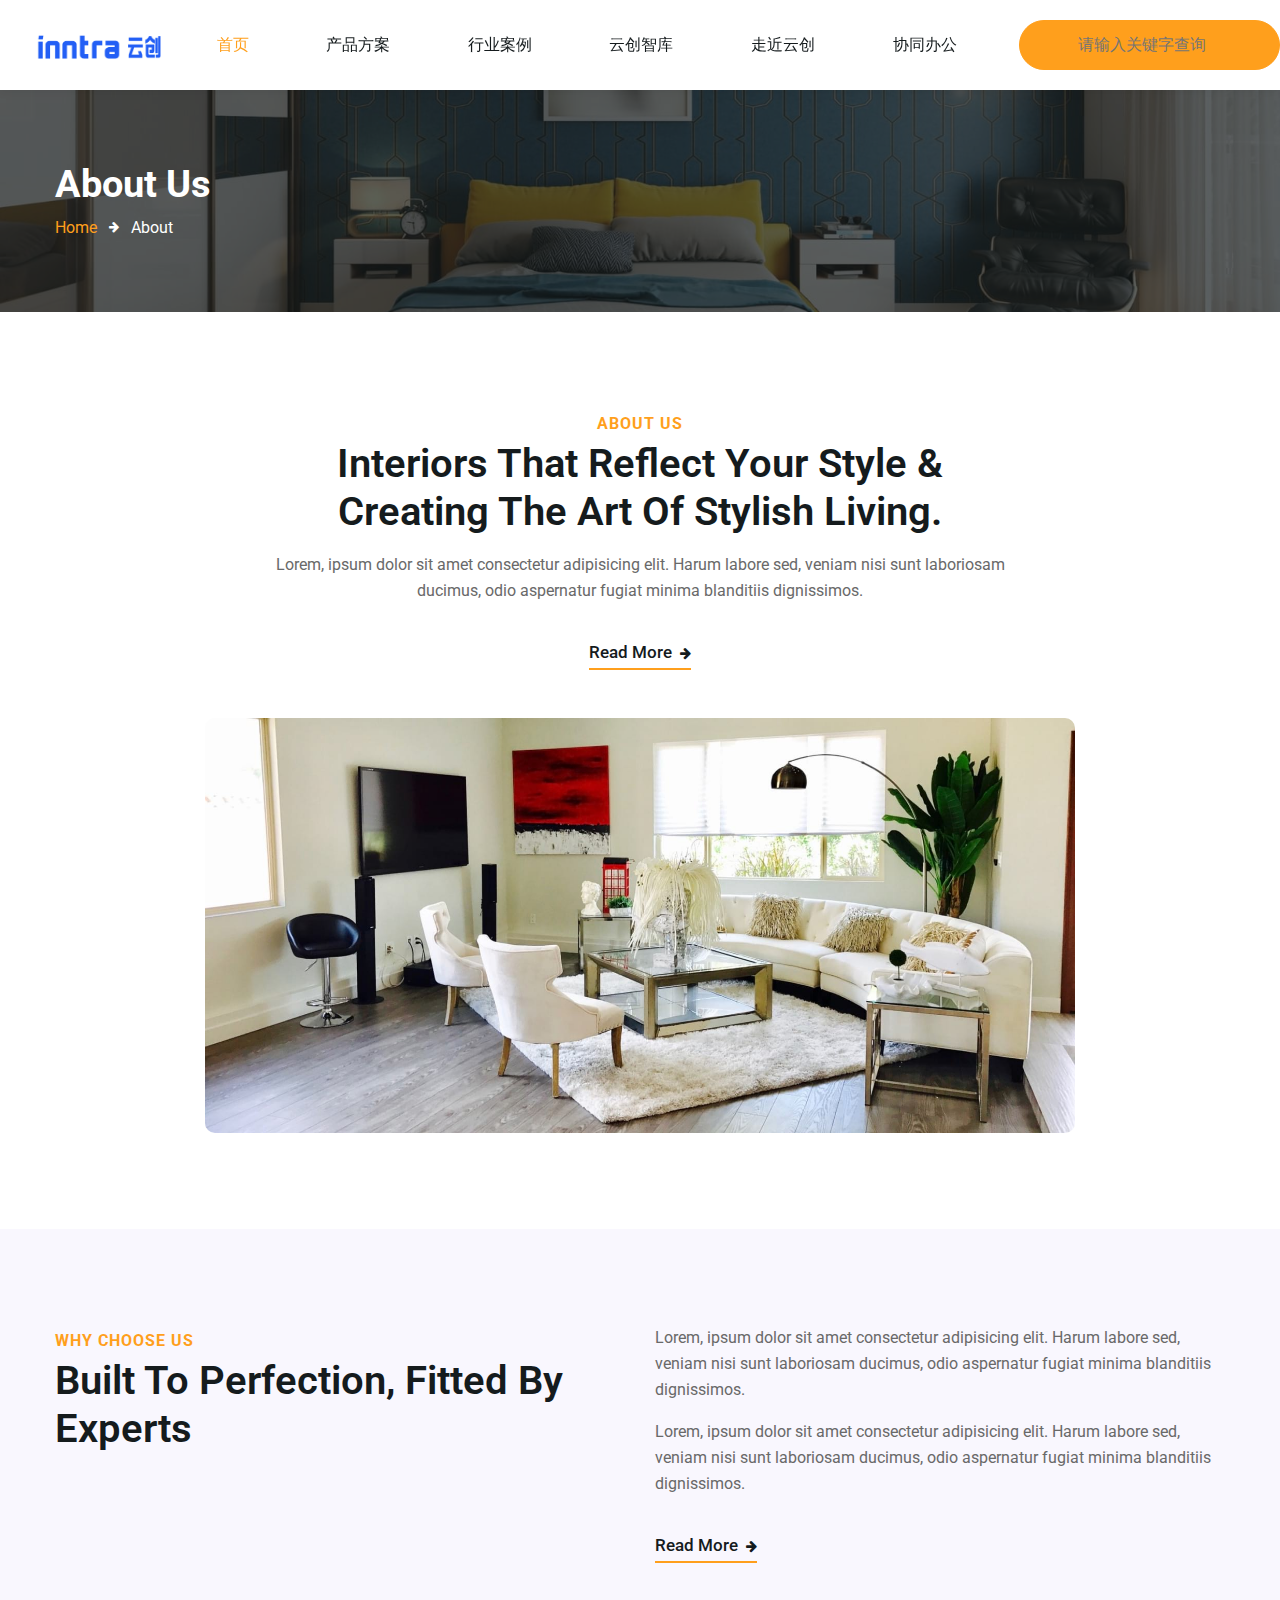
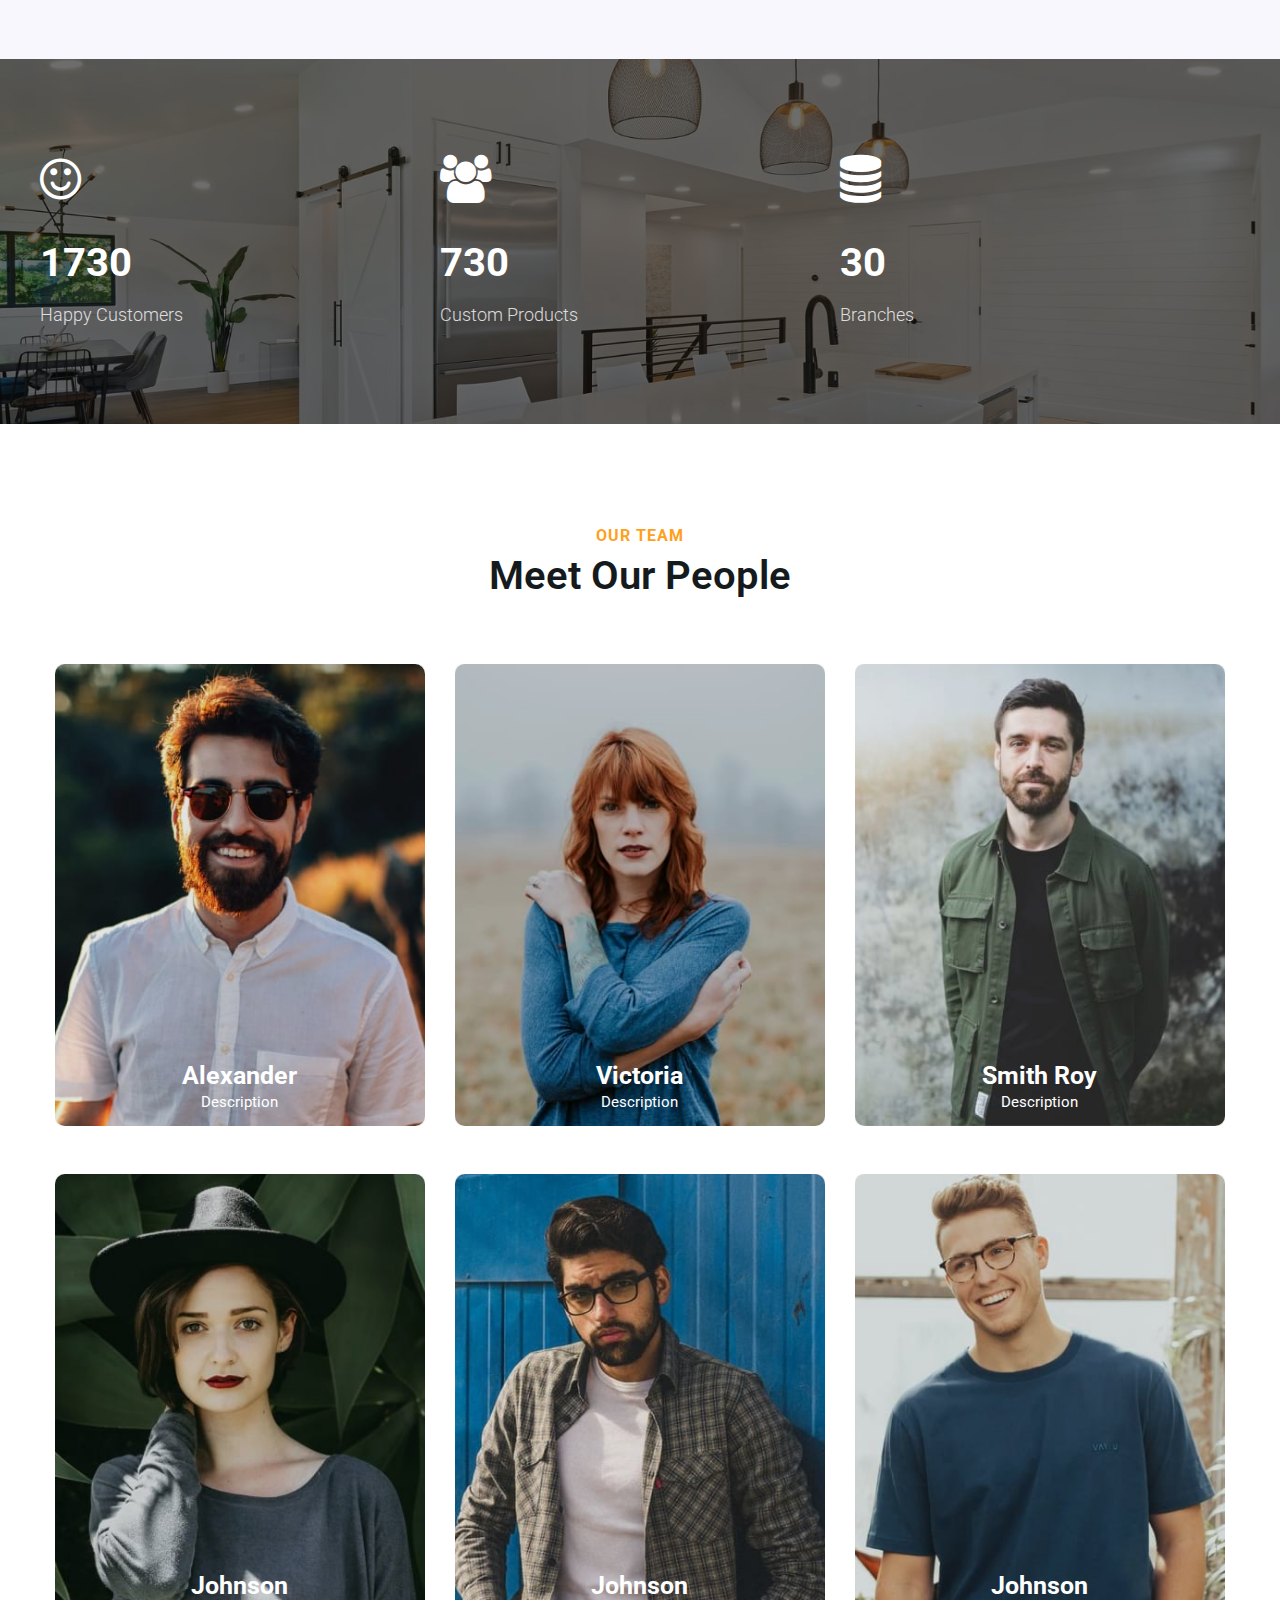
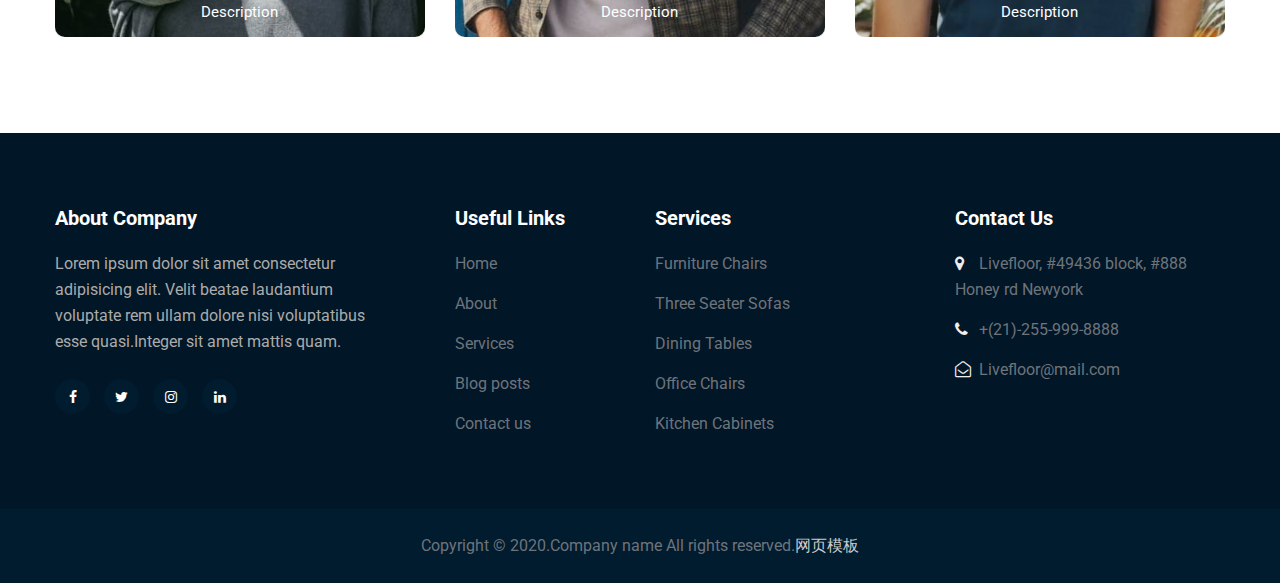
==== about.html @ 8aefcbb1 "网站首页修改，头部导航栏以及轮播图信息" ====
<!doctype html>
<html lang="zxx">

<head>
  <!-- Required meta tags -->
  <meta charset="utf-8">
  <meta name="viewport" content="width=device-width, initial-scale=1, shrink-to-fit=no">
  <title>About</title>
  <!-- google fonts -->
  <link href="http://fonts.googleapis.com/css2?family=Roboto:wght@100;300;400;500;700&display=swap" rel="stylesheet">
  <!-- google fonts -->
  <!-- Template CSS -->
  <link rel="stylesheet" href="assets/css/style-starter.css">
  <!-- Template CSS -->
</head>

<body>
  <!--header-->
  <header id="site-header" class="fixed-top">
    <div class="container" style="margin-left: 0.9375rem;max-width: 87.5rem;">
    	 <!-- <div class="container"> -->
      <nav class="navbar navbar-expand-lg stroke" style="width: ;">
    	  
      <a class="navbar-brand" href="#index.html">
          <img src="assets/images/inntra_logo.png" alt="云创" title="云创" style="height:35px;" />
      </a> 
        <button class="navbar-toggler  collapsed bg-gradient" type="button" data-toggle="collapse"
          data-target="#navbarTogglerDemo02" aria-controls="navbarTogglerDemo02" aria-expanded="false"
          aria-label="Toggle navigation">
          <span class="navbar-toggler-icon fa icon-expand fa-bars"></span>
          <span class="navbar-toggler-icon fa icon-close fa-times"></span>
          </span>
        </button>
    
        <div class="collapse navbar-collapse" id="navbarTogglerDemo02" style="max-width: 70rem;">
          <ul class="navbar-nav mr-auto">
            <li class="nav-item active menu" style="margin-left: 2.5rem;margin-right: 1.8rem;">
              <a class="nav-link" href="index.html">首页 <span class="sr-only">(current)</span></a>
            </li>
            <li class="nav-item menu" style="margin-left: 1.8rem;margin-right: 1.8rem;">
              <a class="nav-link" href="about.html">产品方案</a>
    		  
    		  <div class="navbar-expand-lg navbar-nav" style="display: none;position: absolute;width: 100%;background-color: white;">
    		  	<ul style="width: 100%;">
    		  		<li class="nav-item" style="width: 100%;"><a href="#" class="nav-link">云创链</a></li>
    		  		<li class="nav-item" style="width: 100%;"style="width: 100%;"><a href="#" class="nav-link">云创云</a></li>
    		  		<li class="nav-item" style="width: 100%;"><a href="#" class="nav-link">云创智</a></li>
    				<li class="nav-item" style="width: 100%;"><a href="#" class="nav-link">市场活动</a></li>
    		  	</ul>
    		  </div>
            </li>
            <li class="nav-item menu" style="margin-left: 1.8rem;margin-right: 1.8rem;">
              <a class="nav-link" href="services.html">行业案例</a>
    		  
    		  <div class="navbar-expand-lg navbar-nav" style="display: none;position: absolute;width: 100%;background-color: white;">
    		  	<ul style="width: 100%;">
    		  		<li class="nav-item" ><a href="#" class="nav-link">数字政企</a></li>
    		  		<li class="nav-item" ><a href="#" class="nav-link">数字生态</a></li>
    		  		<li class="nav-item" ><a href="#" class="nav-link">数字农业</a></li>
    				<li class="nav-item" ><a href="#" class="nav-link">数字能源</a></li>
    				<li class="nav-item" ><a href="#" class="nav-link">数字医疗</a></li>
    				<li class="nav-item" ><a href="#" class="nav-link">数字城市</a></li>
    		  	</ul>
    		  </div>
            </li>
            <li class="nav-item menu" style="margin-left: 1.8rem;margin-right: 1.8rem;">
              <a class="nav-link" href="contact.html">云创智库</a>
    		  
    		  <div class="navbar-expand-lg navbar-nav" style="display: none;position: absolute;width: 100%;background-color: white;">
    		  	<ul style="width: 100%;">
    		  		<li class="nav-item" ><a href="#" class="nav-link">创新平台</a></li>
    		  		<li class="nav-item" ><a href="#" class="nav-link">视频中心</a></li>
    		  		<li class="nav-item" ><a href="#" class="nav-link">文档中心</a></li>
    		  	</ul>
    		  </div>
            </li>
    		<li class="nav-item menu" style="margin-left: 1.8rem;margin-right: 1.8rem;">
              <a class="nav-link" href="contact.html">走近云创</a>
    		  
    		  <div class="navbar-expand-lg navbar-nav" style="display: none;position: absolute;width: 100%;background-color: white;">
    		  	<ul style="width: 100%;">
    		  		<li class="nav-item" ><a href="#" class="nav-link">云创动态</a></li>
    		  		<li class="nav-item" ><a href="#" class="nav-link">公司简介</a></li>
    		  		<li class="nav-item" ><a href="#" class="nav-link">资质荣誉</a></li>
    				<li class="nav-item" ><a href="#" class="nav-link">联系我们</a></li>
    				<li class="nav-item" ><a href="#" class="nav-link">加入云创</a></li>
    		  	</ul>
    		  </div>
            </li>
    		<li class="nav-item menu" style="margin-left: 1.8rem;">
              <a class="nav-link" href="contact.html">协同办公</a>
    		  
    		  <div class="navbar-expand-lg navbar-nav" style="display: none;position: absolute;width: 100%;background-color: white;">
    		  	<ul style="width: 100%;">
    		  		<li class="nav-item" ><a href="#" class="nav-link">服务支持</a></li>
    		  		<li class="nav-item" ><a href="#" class="nav-link">知识文档</a></li>
    		  		<li class="nav-item" ><a href="#" class="nav-link"> Demo演示</a></li>
    		  	</ul>
    		  </div>
            </li>
    
          </ul>
        </div>
        <div class="d-lg-block d-none">
    		<input style="padding-left: 1.25rem;" name="keyword" class="btn btn-style btn-secondary" placeholder="请输入关键字查询" id="searchkey" />
          <!-- <a href="contact.html" class="btn btn-style btn-secondary">Get Free Estimate</a> -->
        </div>
        <!-- toggle switch for light and dark theme -->
        <div class="mobile-position"><!-- 
          <nav class="navigation">
            <div class="theme-switch-wrapper">
              <label class="theme-switch" for="checkbox">
                <input type="checkbox" id="checkbox">
                <div class="mode-container">
                  <i class="gg-sun"></i>
                  <i class="gg-moon"></i>
                </div>
              </label>
            </div>
          </nav>
        </div> -->
        <!-- //toggle switch for light and dark theme -->
      </nav>
    </div>
  </header>
  <!-- //header -->
  <!-- about breadcrumb -->
  <section class="w3l-about-breadcrumb text-left">
    <div class="breadcrumb-bg breadcrumb-bg-about py-sm-5 py-4">
      <div class="container py-2">
        <h2 class="title">About Us</h2>
        <ul class="breadcrumbs-custom-path mt-2">
          <li><a href="#url">Home</a></li>
          <li class="active"><span class="fa fa-arrow-right mx-2" aria-hidden="true"></span> About </li>
        </ul>
      </div>
    </div>
  </section>
  <!-- //about breadcrumb -->
  <!-- /about-6-->
  <section class="w3l-cta4 py-5">
      <div class="container py-lg-5">
        <div class="ab-section text-center">
          <h6 class="sub-title">About Us</h6>
          <h3 class="hny-title">Interiors that reflect your style & Creating the art of stylish living.</h3>
          <p class="py-3">Lorem, ipsum dolor sit amet consectetur adipisicing elit. Harum labore sed, veniam nisi sunt laboriosam ducimus, odio
            aspernatur fugiat minima blanditiis dignissimos.</p>
            <a href="#read" class="read">Read more <span class="fa fa-arrow-right ml-1" aria-hidden="true"></span></a>
        </div>
        <div class="row mt-5">
          <div class="col-md-9 mx-auto">
            <img src="assets/images/banner5.jpg" class="img-fluid" alt="">
          </div>
        </div>
      </div>
  </section>
  <!-- //about-6-->
   <!-- /content-6-->
   <section class="w3l-content-6 py-5" id="why">
    <div class="container py-lg-5">
      <div class="row">
        <div class="col-lg-6 content-6-left pr-lg-5">
          <h6 class="sub-title">Why Choose Us</h6>
          <h3 class="hny-title">Built to perfection,
            fitted by experts</h3>
        </div>
        <div class="col-lg-6 content-6-right mt-lg-0 mt-4">
          <p class="mb-3">Lorem, ipsum dolor sit amet consectetur adipisicing elit. Harum labore sed, veniam nisi sunt laboriosam ducimus, odio
            aspernatur fugiat minima blanditiis dignissimos.</p>
            <p class="mb-3">Lorem, ipsum dolor sit amet consectetur adipisicing elit. Harum labore sed, veniam nisi sunt laboriosam ducimus, odio
              aspernatur fugiat minima blanditiis dignissimos.</p>
              <a href="#read" class="read">Read more <span class="fa fa-arrow-right ml-1" aria-hidden="true"></span></a>
        </div>
      </div>
    </div>
</section>
<!-- //content-6-->
  <!-- stats -->
  <section class="w3l-statshny py-5" id="stats">
    <div class="container py-lg-5 py-md-4">
      <div class="w3-stats-inner-info">
        <div class="row">
          <div class="col-lg-4 col-6 stats_info counter_grid text-left">
            <span class="fa fa-smile-o"></span>
            <p class="counter">1730</p>
            <h4>Happy Customers</h4>
          </div>
          <div class="col-lg-4 col-6 stats_info counter_grid1 text-left">
            <span class="fa fa-users"></span>
            <p class="counter">730</p>
            <h4>Custom Products</h4>
          </div>
          <div class="col-lg-4 col-6 stats_info counter_grid mt-lg-0 mt-5 text-left">
            <span class="fa fa-database"></span>
            <p class="counter">30</p>
            <h4>branches</h4>
          </div>
        </div>
      </div>
    </div>
  </section>
  <!-- //stats -->
  <!-- team -->
  <section class="w3l-team" id="team">
    <div class="team-block py-5">
      <div class="container py-lg-5">
        <div class="title-content text-center mb-lg-3 mb-4">
          <h6 class="sub-title">Our team</h6>
          <h3 class="hny-title">Meet our people</h3>
        </div>
        <div class="row">
          <div class="col-lg-4 col-6 mt-lg-5 mt-4">
            <div class="box16">
              <a href="#url"><img src="assets/images/team1.jpg" alt="" class="img-fluid" /></a>
              <div class="box-content">
                <h3 class="title"><a href="#url">Alexander</a></h3>
                <span class="post">Description</span>
                <ul class="social">
                  <li>
                    <a href="#" class="facebook">
                      <span class="fa fa-facebook-f"></span>
                    </a>
                  </li>
                  <li>
                    <a href="#" class="twitter">
                      <span class="fa fa-twitter"></span>
                    </a>
                  </li>
                </ul>
              </div>
            </div>
          </div>
          <div class="col-lg-4 col-6 mt-lg-5 mt-4">
            <div class="box16">
              <a href="#url"><img src="assets/images/team2.jpg" alt="" class="img-fluid" /></a>
              <div class="box-content">
                <h3 class="title"><a href="#url">Victoria</a></h3>
                <span class="post">Description</span>
                <ul class="social">
                  <li>
                    <a href="#" class="facebook">
                      <span class="fa fa-facebook-f"></span>
                    </a>
                  </li>
                  <li>
                    <a href="#" class="twitter">
                      <span class="fa fa-twitter"></span>
                    </a>
                  </li>
                </ul>
              </div>
            </div>
          </div>
          <div class="col-lg-4 col-6 mt-lg-5 mt-4">
            <div class="box16">
              <a href="#url"><img src="assets/images/team3.jpg" alt="" class="img-fluid" /></a>
              <div class="box-content">
                <h3 class="title"><a href="#url">Smith roy</a></h3>
                <span class="post">Description</a></span>
                <ul class="social">
                  <li>
                    <a href="#" class="facebook">
                      <span class="fa fa-facebook-f"></span>
                    </a>
                  </li>
                  <li>
                    <a href="#" class="twitter">
                      <span class="fa fa-twitter"></span>
                    </a>
                  </li>
                </ul>
              </div>
            </div>
          </div>
          <div class="col-lg-4 col-6 mt-lg-5 mt-4">
            <div class="box16">
              <a href="#url"><img src="assets/images/team4.jpg" alt="" class="img-fluid" /></a>
              <div class="box-content">
                <h3 class="title"><a href="#url">Johnson</a></h3>
                <span class="post">Description</a></span>
                <ul class="social">
                  <li>
                    <a href="#" class="facebook">
                      <span class="fa fa-facebook-f"></span>
                    </a>
                  </li>
                  <li>
                    <a href="#" class="twitter">
                      <span class="fa fa-twitter"></span>
                    </a>
                  </li>
                </ul>
              </div>
            </div>
          </div>
          <div class="col-lg-4 col-6 mt-lg-5 mt-4">
            <div class="box16">
              <a href="#url"><img src="assets/images/team5.jpg" alt="" class="img-fluid" /></a>
              <div class="box-content">
                <h3 class="title"><a href="#url">Johnson</a></h3>
                <span class="post">Description</a></span>
                <ul class="social">
                  <li>
                    <a href="#" class="facebook">
                      <span class="fa fa-facebook-f"></span>
                    </a>
                  </li>
                  <li>
                    <a href="#" class="twitter">
                      <span class="fa fa-twitter"></span>
                    </a>
                  </li>
                </ul>
              </div>
            </div>
          </div>
          <div class="col-lg-4 col-6 mt-lg-5 mt-4">
            <div class="box16">
              <a href="#url"><img src="assets/images/team6.jpg" alt="" class="img-fluid" /></a>
              <div class="box-content">
                <h3 class="title"><a href="#url">Johnson</a></h3>
                <span class="post">Description</a></span>
                <ul class="social">
                  <li>
                    <a href="#" class="facebook">
                      <span class="fa fa-facebook-f"></span>
                    </a>
                  </li>
                  <li>
                    <a href="#" class="twitter">
                      <span class="fa fa-twitter"></span>
                    </a>
                  </li>
                </ul>
              </div>
            </div>
          </div>
        </div>
      </div>
    </div>
  </section>
  <!-- //team -->

  <!--/w3l-footer-29-main-->
  <section class="w3l-footer-29-main">
    <div class="footer-29 py-5">
      <div class="container py-lg-4">
        <div class="row footer-top-29">
          <div class="footer-list-29 col-lg-4">
            <h6 class="footer-title-29">About Company</h6>
            <p class="pr-lg-5">Lorem ipsum dolor sit amet consectetur adipisicing elit. Velit beatae laudantium
              voluptate rem ullam dolore nisi voluptatibus esse quasi.Integer sit amet mattis quam.</p>
            <div class="main-social-footer-29 mt-4">
              <a href="#facebook" class="facebook"><span class="fa fa-facebook"></span></a>
              <a href="#twitter" class="twitter"><span class="fa fa-twitter"></span></a>
              <a href="#instagram" class="instagram"><span class="fa fa-instagram"></span></a>
              <a href="#linkedin" class="linkedin"><span class="fa fa-linkedin"></span></a>
            </div>
          </div>

          <div class="col-lg-2 col-md-6 col-sm-4 footer-list-29 footer-2 mt-lg-0 mt-5">

            <ul>
              <h6 class="footer-title-29">Useful Links</h6>
              <li><a href="index.html">Home</a></li>
              <li><a href="about.html">About</a></li>
              <li><a href="services.html">Services</a></li>
              <li><a href="#"> Blog posts</a></li>
              <li><a href="contact.html">Contact us</a></li>
            </ul>
          </div>
          <div class="col-lg-3 col-md-6 footer-list-29 footer-3 mt-lg-0 mt-5">
            <ul>
              <h6 class="footer-title-29">Services</h6>
              <li>
                <a href="#url">
                  Furniture Chairs
                </a>
              </li>
              <li>
                <a href="#url">
                  Three Seater Sofas
                </a>
              </li>
              <li>
                <a href="#url">
                  Dining Tables
                </a>
              </li>
              <li>
                <a href="#url">
                  Office Chairs
                </a>
              </li>
              <li>
                <a href="#url">
                  Kitchen Cabinets
                </a>
              </li>
            </ul>


          </div>
          <div class="col-lg-3 col-md-6 col-sm-8 footer-list-29 footer-1 mt-lg-0 mt-5">
            <h6 class="footer-title-29">Contact Us</h6>
            <ul>
              <li>
                <p><span class="fa fa-map-marker"></span> Livefloor, #49436 block, #888 Honey rd
                  Newyork</p>
              </li>
              <li><a href="tel:+7-800-999-800"><span class="fa fa-phone"></span> +(21)-255-999-8888</a></li>
              <li><a href="mailto:Livefloor@mail.com" class="mail"><span class="fa fa-envelope-open-o"></span>
                  Livefloor@mail.com</a></li>
            </ul>
          </div>

        </div>
      </div>
    </div>
  </section>

  <section class="w3l-footer-29-main w3l-copyright">
    <div class="container">
      <div class="bottom-copies">
        <p class="copy-footer-29 text-center">Copyright &copy; 2020.Company name All rights reserved.<a target="_blank" href="http://sc.chinaz.com/moban/">&#x7F51;&#x9875;&#x6A21;&#x677F;</a></p>
      </div>
    </div>

    <!-- move top -->
    <button onclick="topFunction()" id="movetop" title="Go to top">
      <span class="fa fa-angle-up"></span>
    </button>
    <script>
      // When the user scrolls down 20px from the top of the document, show the button
      window.onscroll = function () {
        scrollFunction()
      };

      function scrollFunction() {
        if (document.body.scrollTop > 20 || document.documentElement.scrollTop > 20) {
          document.getElementById("movetop").style.display = "block";
        } else {
          document.getElementById("movetop").style.display = "none";
        }
      }

      // When the user clicks on the button, scroll to the top of the document
      function topFunction() {
        document.body.scrollTop = 0;
        document.documentElement.scrollTop = 0;
      }
    </script>
    <!-- /move top -->
  </section>
  <!-- //footer-29 block -->
  <!-- disable body scroll which navbar is in active -->
  <script>
    $(function () {
      $('.navbar-toggler').click(function () {
        $('body').toggleClass('noscroll');
      })
    });
  </script>
  <!-- disable body scroll which navbar is in active -->

  <!-- Template JavaScript -->
  <script src="assets/js/jquery-3.3.1.min.js"></script>
  <script src="assets/js/theme-change.js"></script>
  <!-- stats number counter-->
  <script src="assets/js/jquery.waypoints.min.js"></script>
  <script src="assets/js/jquery.countup.js"></script>
  <script>
    $('.counter').countUp();
  </script>
  <!-- //stats number counter -->
  <!--/MENU-JS-->
  <script>
    $(window).on("scroll", function () {
      var scroll = $(window).scrollTop();

      if (scroll >= 80) {
        $("#site-header").addClass("nav-fixed");
      } else {
        $("#site-header").removeClass("nav-fixed");
      }
    });
	
	// 导航栏注册事件
	$(".menu").on({
		mouseover: function(){
			$(this).find("div").show();
		},
		mouseleave: function(){
			$(this).find("div").hide();
		}
	});

    //Main navigation Active Class Add Remove
    $(".navbar-toggler").on("click", function () {
      $("header").toggleClass("active");
    });
    $(document).on("ready", function () {
      if ($(window).width() > 991) {
        $("header").removeClass("active");
      }
      $(window).on("resize", function () {
        if ($(window).width() > 991) {
          $("header").removeClass("active");
        }
      });
    });
  </script>
  <!--//MENU-JS-->

  <script src="assets/js/bootstrap.min.js"></script>

</body>

</html>
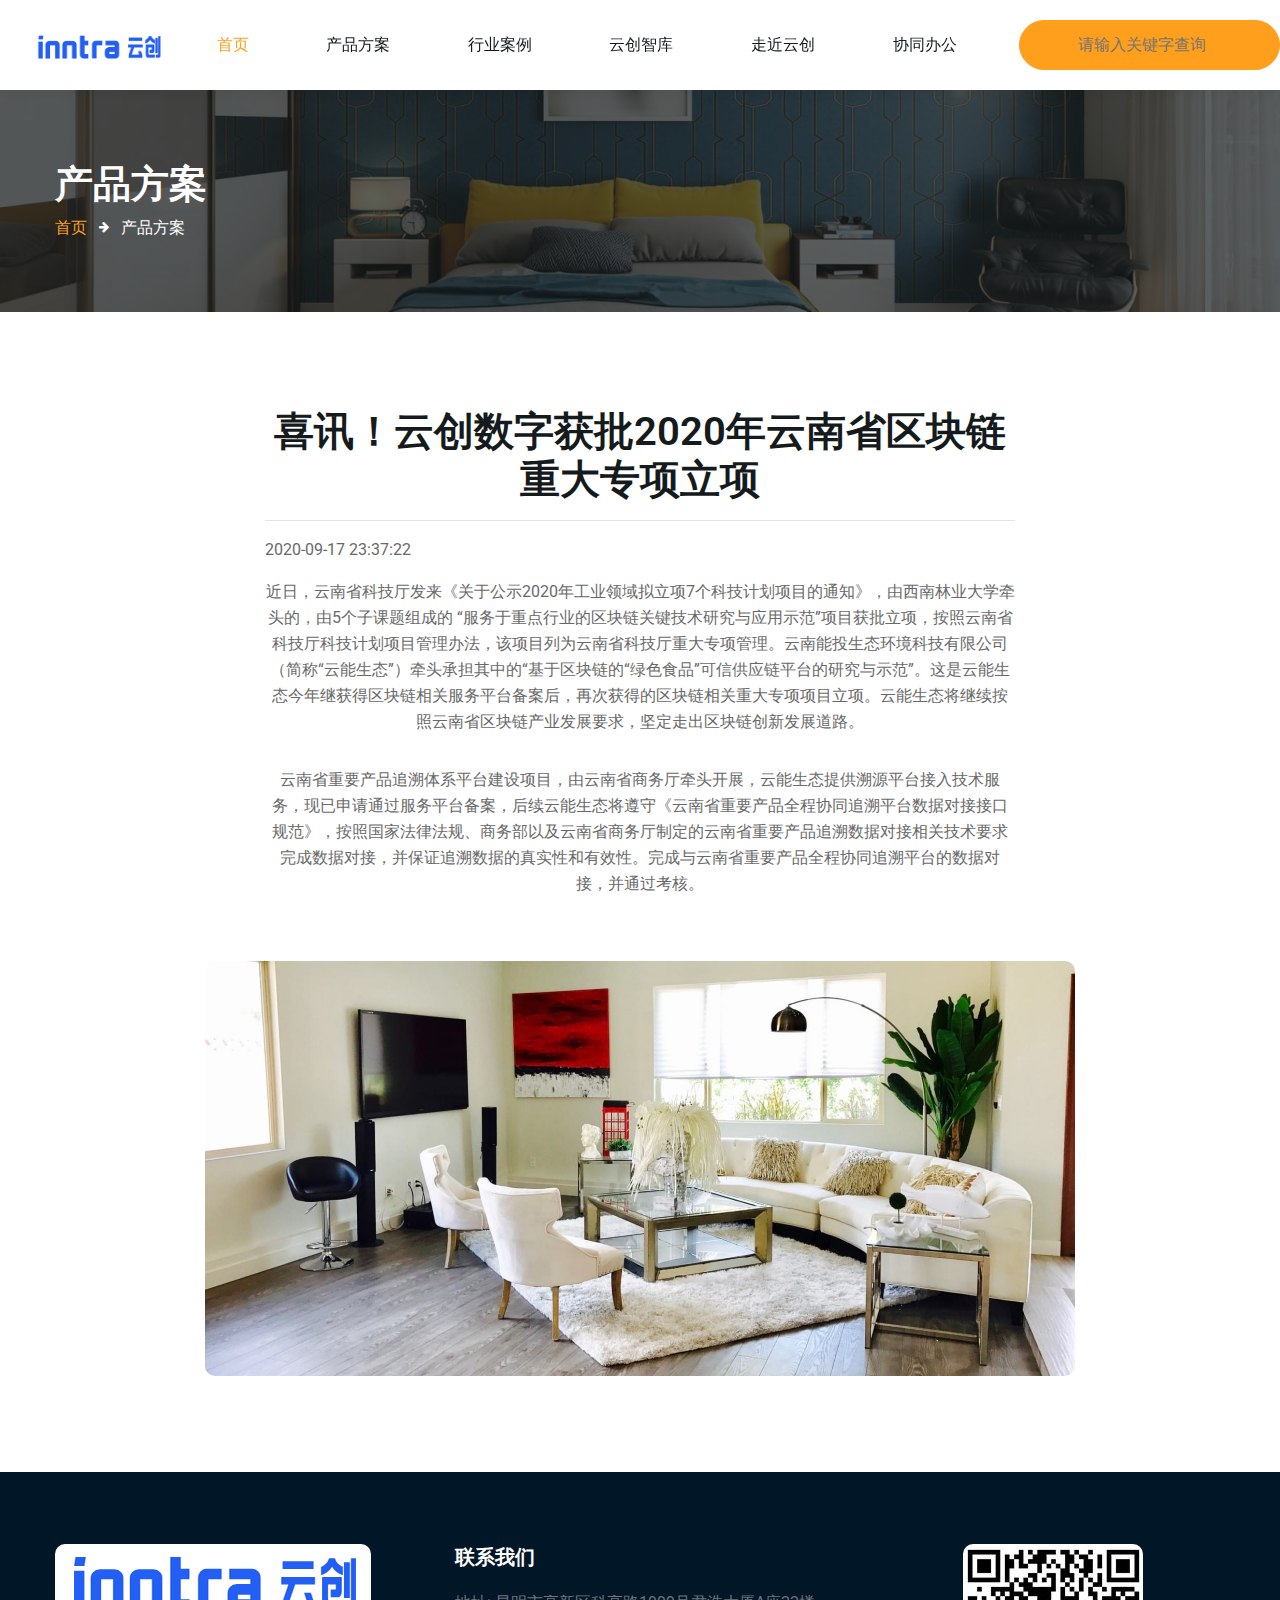
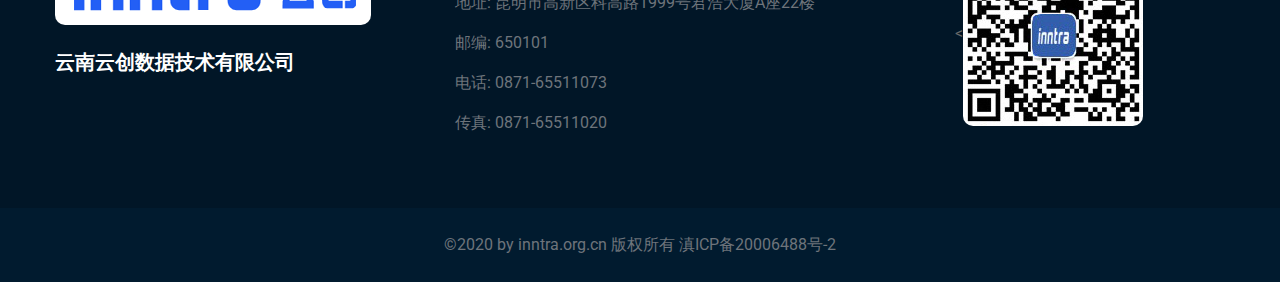
==== commit 43ace915: "修改资讯列表以及资讯详情页 资讯列表页为services.html 资讯详情页为about.html" ====
--- a/about.html
+++ b/about.html
@@ -124,28 +124,34 @@
     </div>
   </header>
   <!-- //header -->
+  
+  
   <!-- about breadcrumb -->
   <section class="w3l-about-breadcrumb text-left">
     <div class="breadcrumb-bg breadcrumb-bg-about py-sm-5 py-4">
       <div class="container py-2">
-        <h2 class="title">About Us</h2>
+        <h2 class="title">产品方案</h2>
         <ul class="breadcrumbs-custom-path mt-2">
-          <li><a href="#url">Home</a></li>
-          <li class="active"><span class="fa fa-arrow-right mx-2" aria-hidden="true"></span> About </li>
+          <li><a href="#url">首页</a></li>
+          <li class="active"><span class="fa fa-arrow-right mx-2" aria-hidden="true"></span> 产品方案 </li>
         </ul>
       </div>
     </div>
   </section>
   <!-- //about breadcrumb -->
+  
+  
   <!-- /about-6-->
   <section class="w3l-cta4 py-5">
       <div class="container py-lg-5">
         <div class="ab-section text-center">
-          <h6 class="sub-title">About Us</h6>
-          <h3 class="hny-title">Interiors that reflect your style & Creating the art of stylish living.</h3>
-          <p class="py-3">Lorem, ipsum dolor sit amet consectetur adipisicing elit. Harum labore sed, veniam nisi sunt laboriosam ducimus, odio
-            aspernatur fugiat minima blanditiis dignissimos.</p>
-            <a href="#read" class="read">Read more <span class="fa fa-arrow-right ml-1" aria-hidden="true"></span></a>
+			<!-- 标题 -->
+          <h3 class="hny-title">喜讯！云创数字获批2020年云南省区块链重大专项立项</h3>
+		  <!-- 时间线 -->
+		  <hr />
+		  <p style="text-align: left;">2020-09-17 23:37:22</p>
+          <p class="py-3">近日，云南省科技厅发来《关于公示2020年工业领域拟立项7个科技计划项目的通知》，由西南林业大学牵头的，由5个子课题组成的 “服务于重点行业的区块链关键技术研究与应用示范”项目获批立项，按照云南省科技厅科技计划项目管理办法，该项目列为云南省科技厅重大专项管理。云南能投生态环境科技有限公司（简称“云能生态”）牵头承担其中的“基于区块链的“绿色食品”可信供应链平台的研究与示范”。这是云能生态今年继获得区块链相关服务平台备案后，再次获得的区块链相关重大专项项目立项。云能生态将继续按照云南省区块链产业发展要求，坚定走出区块链创新发展道路。</p>
+          <p class="py-3">云南省重要产品追溯体系平台建设项目，由云南省商务厅牵头开展，云能生态提供溯源平台接入技术服务，现已申请通过服务平台备案，后续云能生态将遵守《云南省重要产品全程协同追溯平台数据对接接口规范》，按照国家法律法规、商务部以及云南省商务厅制定的云南省重要产品追溯数据对接相关技术要求完成数据对接，并保证追溯数据的真实性和有效性。完成与云南省重要产品全程协同追溯平台的数据对接，并通过考核。</p>
         </div>
         <div class="row mt-5">
           <div class="col-md-9 mx-auto">
@@ -155,365 +161,238 @@
       </div>
   </section>
   <!-- //about-6-->
-   <!-- /content-6-->
-   <section class="w3l-content-6 py-5" id="why">
-    <div class="container py-lg-5">
-      <div class="row">
-        <div class="col-lg-6 content-6-left pr-lg-5">
-          <h6 class="sub-title">Why Choose Us</h6>
-          <h3 class="hny-title">Built to perfection,
-            fitted by experts</h3>
-        </div>
-        <div class="col-lg-6 content-6-right mt-lg-0 mt-4">
-          <p class="mb-3">Lorem, ipsum dolor sit amet consectetur adipisicing elit. Harum labore sed, veniam nisi sunt laboriosam ducimus, odio
-            aspernatur fugiat minima blanditiis dignissimos.</p>
-            <p class="mb-3">Lorem, ipsum dolor sit amet consectetur adipisicing elit. Harum labore sed, veniam nisi sunt laboriosam ducimus, odio
-              aspernatur fugiat minima blanditiis dignissimos.</p>
-              <a href="#read" class="read">Read more <span class="fa fa-arrow-right ml-1" aria-hidden="true"></span></a>
-        </div>
-      </div>
-    </div>
-</section>
-<!-- //content-6-->
-  <!-- stats -->
-  <section class="w3l-statshny py-5" id="stats">
-    <div class="container py-lg-5 py-md-4">
-      <div class="w3-stats-inner-info">
-        <div class="row">
-          <div class="col-lg-4 col-6 stats_info counter_grid text-left">
-            <span class="fa fa-smile-o"></span>
-            <p class="counter">1730</p>
-            <h4>Happy Customers</h4>
-          </div>
-          <div class="col-lg-4 col-6 stats_info counter_grid1 text-left">
-            <span class="fa fa-users"></span>
-            <p class="counter">730</p>
-            <h4>Custom Products</h4>
-          </div>
-          <div class="col-lg-4 col-6 stats_info counter_grid mt-lg-0 mt-5 text-left">
-            <span class="fa fa-database"></span>
-            <p class="counter">30</p>
-            <h4>branches</h4>
-          </div>
-        </div>
-      </div>
-    </div>
-  </section>
-  <!-- //stats -->
-  <!-- team -->
-  <section class="w3l-team" id="team">
-    <div class="team-block py-5">
-      <div class="container py-lg-5">
-        <div class="title-content text-center mb-lg-3 mb-4">
-          <h6 class="sub-title">Our team</h6>
-          <h3 class="hny-title">Meet our people</h3>
-        </div>
-        <div class="row">
-          <div class="col-lg-4 col-6 mt-lg-5 mt-4">
-            <div class="box16">
-              <a href="#url"><img src="assets/images/team1.jpg" alt="" class="img-fluid" /></a>
-              <div class="box-content">
-                <h3 class="title"><a href="#url">Alexander</a></h3>
-                <span class="post">Description</span>
-                <ul class="social">
-                  <li>
-                    <a href="#" class="facebook">
-                      <span class="fa fa-facebook-f"></span>
-                    </a>
-                  </li>
-                  <li>
-                    <a href="#" class="twitter">
-                      <span class="fa fa-twitter"></span>
-                    </a>
-                  </li>
-                </ul>
-              </div>
+  
+
+  <!-- 底部start -->
+    <!--/w3l-footer-29-main-->
+    <section class="w3l-footer-29-main">
+      <div class="footer-29 py-5">
+        <div class="container py-lg-4">
+          <div class="row footer-top-29">
+            <div class="footer-list-29 col-lg-4">
+  			  <div class="pr-lg-5">
+  			  	<img src="assets/images/inntra_logo.png"  title="云南云创数据技术有限公司" alt="">
+  			  </div>
+  			  
+  			  <div class="main-social-footer-29 mt-4">
+  				  <h6 class="footer-title-29">云南云创数据技术有限公司</h6>
+  			  </div>
+            </div>
+            <div class="col-lg-5 col-md-6 col-sm-4 footer-list-29 footer-2 mt-lg-0 mt-5">
+              <ul>
+                <h6 class="footer-title-29">联系我们</h6>
+                <li><a href="index.html">地址: 昆明市高新区科高路1999号君浩大厦A座22楼</a></li>
+                <li><a href="about.html">邮编: 650101</a></li>
+                <li><a href="services.html">电话: 0871-65511073</a></li>
+                <li><a href="#">传真: 0871-65511020</a></li>
+              </ul>
+            </div>
+            <div class="col-lg-3 col-md-6 col-sm-8 footer-list-29 footer-1 mt-lg-0 mt-5">
+              <<img src="assets/images/weixin/wx.png" title="云南云创数据技术有限公司" alt="">
             </div>
           </div>
-          <div class="col-lg-4 col-6 mt-lg-5 mt-4">
-            <div class="box16">
-              <a href="#url"><img src="assets/images/team2.jpg" alt="" class="img-fluid" /></a>
-              <div class="box-content">
-                <h3 class="title"><a href="#url">Victoria</a></h3>
-                <span class="post">Description</span>
-                <ul class="social">
-                  <li>
-                    <a href="#" class="facebook">
-                      <span class="fa fa-facebook-f"></span>
-                    </a>
-                  </li>
-                  <li>
-                    <a href="#" class="twitter">
-                      <span class="fa fa-twitter"></span>
-                    </a>
-                  </li>
-                </ul>
-              </div>
-            </div>
-          </div>
-          <div class="col-lg-4 col-6 mt-lg-5 mt-4">
-            <div class="box16">
-              <a href="#url"><img src="assets/images/team3.jpg" alt="" class="img-fluid" /></a>
-              <div class="box-content">
-                <h3 class="title"><a href="#url">Smith roy</a></h3>
-                <span class="post">Description</a></span>
-                <ul class="social">
-                  <li>
-                    <a href="#" class="facebook">
-                      <span class="fa fa-facebook-f"></span>
-                    </a>
-                  </li>
-                  <li>
-                    <a href="#" class="twitter">
-                      <span class="fa fa-twitter"></span>
-                    </a>
-                  </li>
-                </ul>
-              </div>
-            </div>
-          </div>
-          <div class="col-lg-4 col-6 mt-lg-5 mt-4">
-            <div class="box16">
-              <a href="#url"><img src="assets/images/team4.jpg" alt="" class="img-fluid" /></a>
-              <div class="box-content">
-                <h3 class="title"><a href="#url">Johnson</a></h3>
-                <span class="post">Description</a></span>
-                <ul class="social">
-                  <li>
-                    <a href="#" class="facebook">
-                      <span class="fa fa-facebook-f"></span>
-                    </a>
-                  </li>
-                  <li>
-                    <a href="#" class="twitter">
-                      <span class="fa fa-twitter"></span>
-                    </a>
-                  </li>
-                </ul>
-              </div>
-            </div>
-          </div>
-          <div class="col-lg-4 col-6 mt-lg-5 mt-4">
-            <div class="box16">
-              <a href="#url"><img src="assets/images/team5.jpg" alt="" class="img-fluid" /></a>
-              <div class="box-content">
-                <h3 class="title"><a href="#url">Johnson</a></h3>
-                <span class="post">Description</a></span>
-                <ul class="social">
-                  <li>
-                    <a href="#" class="facebook">
-                      <span class="fa fa-facebook-f"></span>
-                    </a>
-                  </li>
-                  <li>
-                    <a href="#" class="twitter">
-                      <span class="fa fa-twitter"></span>
-                    </a>
-                  </li>
-                </ul>
-              </div>
-            </div>
-          </div>
-          <div class="col-lg-4 col-6 mt-lg-5 mt-4">
-            <div class="box16">
-              <a href="#url"><img src="assets/images/team6.jpg" alt="" class="img-fluid" /></a>
-              <div class="box-content">
-                <h3 class="title"><a href="#url">Johnson</a></h3>
-                <span class="post">Description</a></span>
-                <ul class="social">
-                  <li>
-                    <a href="#" class="facebook">
-                      <span class="fa fa-facebook-f"></span>
-                    </a>
-                  </li>
-                  <li>
-                    <a href="#" class="twitter">
-                      <span class="fa fa-twitter"></span>
-                    </a>
-                  </li>
-                </ul>
-              </div>
-            </div>
-          </div>
         </div>
       </div>
-    </div>
-  </section>
-  <!-- //team -->
-
-  <!--/w3l-footer-29-main-->
-  <section class="w3l-footer-29-main">
-    <div class="footer-29 py-5">
-      <div class="container py-lg-4">
-        <div class="row footer-top-29">
-          <div class="footer-list-29 col-lg-4">
-            <h6 class="footer-title-29">About Company</h6>
-            <p class="pr-lg-5">Lorem ipsum dolor sit amet consectetur adipisicing elit. Velit beatae laudantium
-              voluptate rem ullam dolore nisi voluptatibus esse quasi.Integer sit amet mattis quam.</p>
-            <div class="main-social-footer-29 mt-4">
-              <a href="#facebook" class="facebook"><span class="fa fa-facebook"></span></a>
-              <a href="#twitter" class="twitter"><span class="fa fa-twitter"></span></a>
-              <a href="#instagram" class="instagram"><span class="fa fa-instagram"></span></a>
-              <a href="#linkedin" class="linkedin"><span class="fa fa-linkedin"></span></a>
-            </div>
-          </div>
-
-          <div class="col-lg-2 col-md-6 col-sm-4 footer-list-29 footer-2 mt-lg-0 mt-5">
-
-            <ul>
-              <h6 class="footer-title-29">Useful Links</h6>
-              <li><a href="index.html">Home</a></li>
-              <li><a href="about.html">About</a></li>
-              <li><a href="services.html">Services</a></li>
-              <li><a href="#"> Blog posts</a></li>
-              <li><a href="contact.html">Contact us</a></li>
-            </ul>
-          </div>
-          <div class="col-lg-3 col-md-6 footer-list-29 footer-3 mt-lg-0 mt-5">
-            <ul>
-              <h6 class="footer-title-29">Services</h6>
-              <li>
-                <a href="#url">
-                  Furniture Chairs
-                </a>
-              </li>
-              <li>
-                <a href="#url">
-                  Three Seater Sofas
-                </a>
-              </li>
-              <li>
-                <a href="#url">
-                  Dining Tables
-                </a>
-              </li>
-              <li>
-                <a href="#url">
-                  Office Chairs
-                </a>
-              </li>
-              <li>
-                <a href="#url">
-                  Kitchen Cabinets
-                </a>
-              </li>
-            </ul>
-
-
-          </div>
-          <div class="col-lg-3 col-md-6 col-sm-8 footer-list-29 footer-1 mt-lg-0 mt-5">
-            <h6 class="footer-title-29">Contact Us</h6>
-            <ul>
-              <li>
-                <p><span class="fa fa-map-marker"></span> Livefloor, #49436 block, #888 Honey rd
-                  Newyork</p>
-              </li>
-              <li><a href="tel:+7-800-999-800"><span class="fa fa-phone"></span> +(21)-255-999-8888</a></li>
-              <li><a href="mailto:Livefloor@mail.com" class="mail"><span class="fa fa-envelope-open-o"></span>
-                  Livefloor@mail.com</a></li>
-            </ul>
-          </div>
-
+    </section>
+  <!-- 备案信息start -->
+    <section class="w3l-footer-29-main w3l-copyright">
+      <div class="container">
+        <div class="bottom-copies">
+          <p class="copy-footer-29 text-center">©2020 by inntra.org.cn 版权所有 滇ICP备20006488号-2</p>
         </div>
       </div>
-    </div>
-  </section>
-
-  <section class="w3l-footer-29-main w3l-copyright">
-    <div class="container">
-      <div class="bottom-copies">
-        <p class="copy-footer-29 text-center">Copyright &copy; 2020.Company name All rights reserved.<a target="_blank" href="http://sc.chinaz.com/moban/">&#x7F51;&#x9875;&#x6A21;&#x677F;</a></p>
-      </div>
-    </div>
-
-    <!-- move top -->
-    <button onclick="topFunction()" id="movetop" title="Go to top">
-      <span class="fa fa-angle-up"></span>
-    </button>
-    <script>
-      // When the user scrolls down 20px from the top of the document, show the button
-      window.onscroll = function () {
-        scrollFunction()
-      };
-
-      function scrollFunction() {
-        if (document.body.scrollTop > 20 || document.documentElement.scrollTop > 20) {
-          document.getElementById("movetop").style.display = "block";
+  
+      <!-- move top -->
+      <button onclick="topFunction()" id="movetop" title="Go to top">
+        <span class="fa fa-angle-up"></span>
+      </button>
+  	
+  	<!-- Template JavaScript -->
+  	<script src="assets/js/jquery-3.3.1.min.js"></script>
+  	<script src="assets/js/theme-change.js"></script>
+  	<script src="assets/js/owl.carousel.js"></script>
+      <script>
+        // When the user scrolls down 20px from the top of the document, show the button
+        window.onscroll = function () {
+          scrollFunction()
+        };
+  
+        function scrollFunction() {
+          if (document.body.scrollTop > 20 || document.documentElement.scrollTop > 20) {
+            document.getElementById("movetop").style.display = "block";
+          } else {
+            document.getElementById("movetop").style.display = "none";
+          }
+        }
+  
+        // When the user clicks on the button, scroll to the top of the document
+        function topFunction() {
+          document.body.scrollTop = 0;
+          document.documentElement.scrollTop = 0;
+        }
+      </script>
+      <!-- /move top -->
+    </section>
+    <!-- //footer-29 block -->
+    <!-- disable body scroll which navbar is in active -->
+    <script>
+      $(function () {
+        $('.navbar-toggler').click(function () {
+          $('body').toggleClass('noscroll');
+        })
+      });
+    </script>
+    <!-- disable body scroll which navbar is in active -->
+  
+   
+    <!-- script for banner slider-->
+    <script>
+      $(document).ready(function () {
+        $('.owl-one').owlCarousel({
+          loop: true,
+          margin: 0,
+          nav: false,
+          responsiveClass: true,
+          autoplay: true,
+          autoplayTimeout: 5000,
+          autoplaySpeed: 1000,
+          autoplayHoverPause: false,
+          responsive: {
+            0: {
+              items: 1,
+              nav: false
+            },
+            480: {
+              items: 1,
+              nav: false
+            },
+            667: {
+              items: 1,
+              nav: true
+            },
+            1000: {
+              items: 1,
+              nav: true
+            }
+          }
+        })
+      })
+    </script>
+    <!-- //script -->
+    <!-- script for tesimonials carousel slider -->
+    <script>
+      $(document).ready(function () {
+        $("#owl-demo1").owlCarousel({
+          loop: true,
+          margin: 20,
+          nav: false,
+          responsiveClass: true,
+          responsive: {
+            0: {
+              items: 1,
+              nav: false
+            },
+            736: {
+              items: 1,
+              nav: false
+            },
+            1000: {
+              items:1,
+              nav: false,
+              loop:true
+            }
+          }
+        })
+      })
+    </script>
+    <!-- //script for tesimonials carousel slider -->
+    <!-- stats number counter-->
+    <script src="assets/js/jquery.waypoints.min.js"></script>
+    <script src="assets/js/jquery.countup.js"></script>
+    <script>
+      $('.counter').countUp();
+    </script>
+    <!-- //stats number counter -->
+    <!-- video popup -->
+    <script src="assets/js/jquery.magnific-popup.min.js"></script>
+    <script>
+      $(document).ready(function () {
+        $('.popup-with-zoom-anim').magnificPopup({
+          type: 'inline',
+  
+          fixedContentPos: false,
+          fixedBgPos: true,
+  
+          overflowY: 'auto',
+  
+          closeBtnInside: true,
+          preloader: false,
+  
+          midClick: true,
+          removalDelay: 300,
+          mainClass: 'my-mfp-zoom-in'
+        });
+  
+        $('.popup-with-move-anim').magnificPopup({
+          type: 'inline',
+  
+          fixedContentPos: false,
+          fixedBgPos: true,
+  
+          overflowY: 'auto',
+  
+          closeBtnInside: true,
+          preloader: false,
+  
+          midClick: true,
+          removalDelay: 300,
+          mainClass: 'my-mfp-slide-bottom'
+        });
+      });
+    </script>
+    <!-- //video popup -->
+  
+    <!--/MENU-JS-->
+    <script>
+      $(window).on("scroll", function () {
+        var scroll = $(window).scrollTop();
+  
+        if (scroll >= 80) {
+          $("#site-header").addClass("nav-fixed");
         } else {
-          document.getElementById("movetop").style.display = "none";
+          $("#site-header").removeClass("nav-fixed");
         }
-      }
-
-      // When the user clicks on the button, scroll to the top of the document
-      function topFunction() {
-        document.body.scrollTop = 0;
-        document.documentElement.scrollTop = 0;
-      }
-    </script>
-    <!-- /move top -->
-  </section>
-  <!-- //footer-29 block -->
-  <!-- disable body scroll which navbar is in active -->
-  <script>
-    $(function () {
-      $('.navbar-toggler').click(function () {
-        $('body').toggleClass('noscroll');
-      })
-    });
-  </script>
-  <!-- disable body scroll which navbar is in active -->
-
-  <!-- Template JavaScript -->
-  <script src="assets/js/jquery-3.3.1.min.js"></script>
-  <script src="assets/js/theme-change.js"></script>
-  <!-- stats number counter-->
-  <script src="assets/js/jquery.waypoints.min.js"></script>
-  <script src="assets/js/jquery.countup.js"></script>
-  <script>
-    $('.counter').countUp();
-  </script>
-  <!-- //stats number counter -->
-  <!--/MENU-JS-->
-  <script>
-    $(window).on("scroll", function () {
-      var scroll = $(window).scrollTop();
-
-      if (scroll >= 80) {
-        $("#site-header").addClass("nav-fixed");
-      } else {
-        $("#site-header").removeClass("nav-fixed");
-      }
-    });
-	
-	// 导航栏注册事件
-	$(".menu").on({
-		mouseover: function(){
-			$(this).find("div").show();
-		},
-		mouseleave: function(){
-			$(this).find("div").hide();
-		}
-	});
-
-    //Main navigation Active Class Add Remove
-    $(".navbar-toggler").on("click", function () {
-      $("header").toggleClass("active");
-    });
-    $(document).on("ready", function () {
-      if ($(window).width() > 991) {
-        $("header").removeClass("active");
-      }
-      $(window).on("resize", function () {
+      });
+  	
+  	// 导航栏注册事件
+  	$(".menu").on({
+  		mouseover: function(){
+  			$(this).find("div").show();
+  		},
+  		mouseleave: function(){
+  			$(this).find("div").hide();
+  		}
+  	});
+  	
+      //Main navigation Active Class Add Remove
+      $(".navbar-toggler").on("click", function () {
+        $("header").toggleClass("active");
+      });
+      $(document).on("ready", function () {
         if ($(window).width() > 991) {
           $("header").removeClass("active");
         }
-      });
-    });
-  </script>
-  <!--//MENU-JS-->
-
-  <script src="assets/js/bootstrap.min.js"></script>
-
-</body>
-
+        $(window).on("resize", function () {
+          if ($(window).width() > 991) {
+            $("header").removeClass("active");
+          }
+        });
+      });
+    </script>
+    <!--//MENU-JS-->
+  
+    <script src="assets/js/bootstrap.min.js"></script>
+  
+  </body>
+   <!-- 底部end -->
 </html>